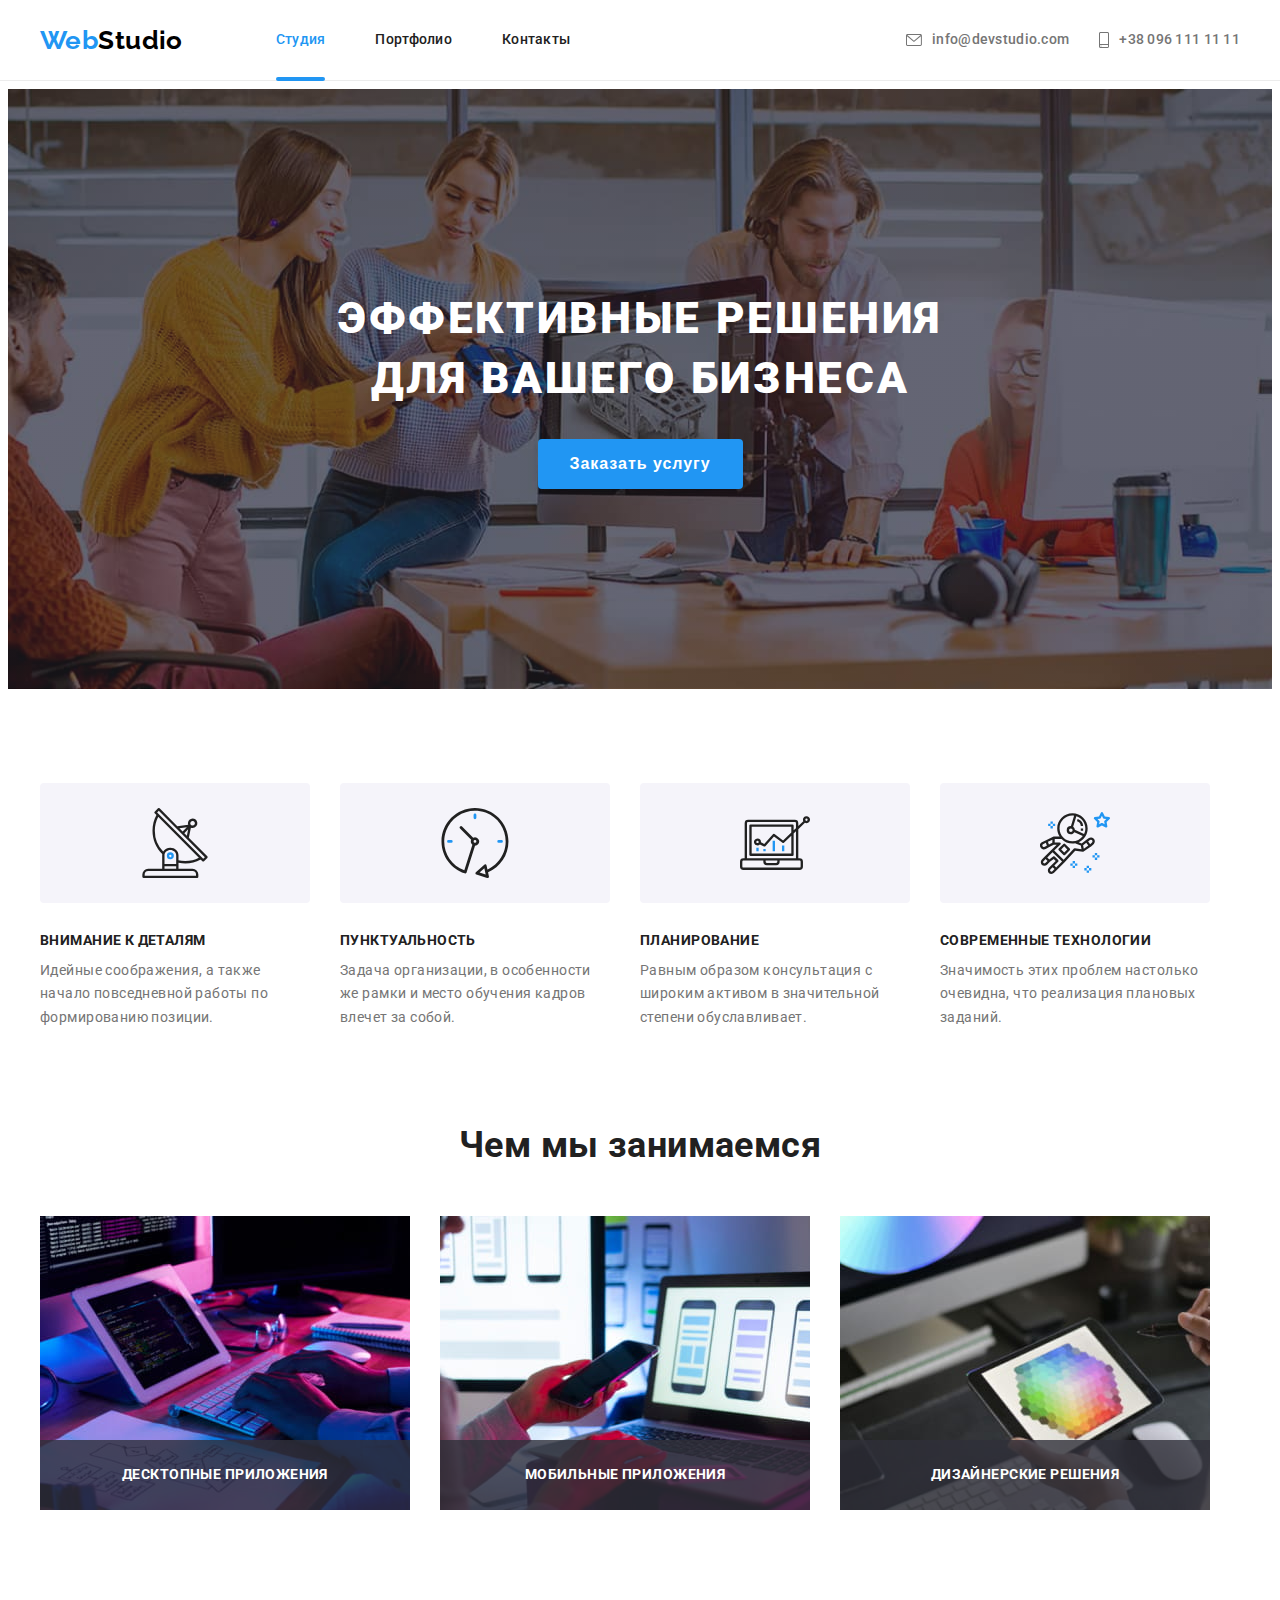
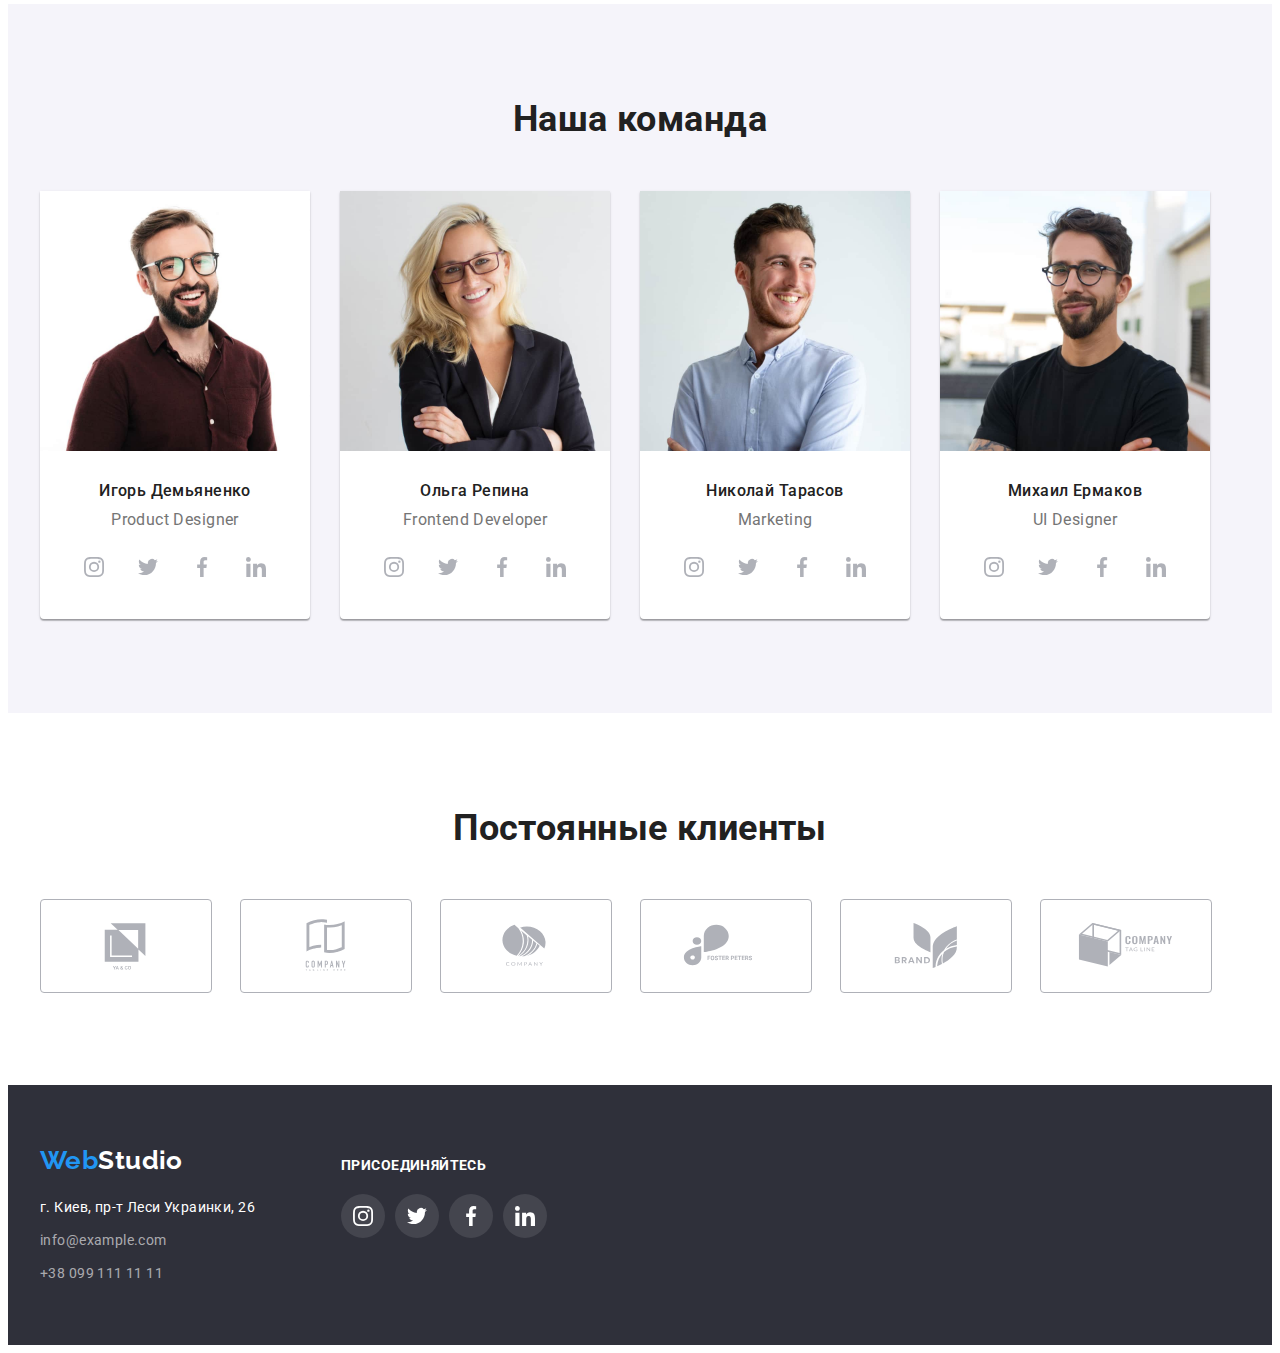
==== index.html @ 13b6ffb7 "Добавляет содержимое формы" ====
<!DOCTYPE html>
<html lang="ru">
  <head>
    <meta charset="UTF-8" />
    <meta http-equiv="X-UA-Compatible" content="IE=edge" />
    <meta name="viewport" content="width=device-width, initial-scale=1.0" />
    <title>Студия</title>
    <link rel="preconnect" href="https://fonts.googleapis.com" />
    <link rel="preconnect" href="https://fonts.gstatic.com" crossorigin />
    <link href="https://fonts.googleapis.com/css2?family=Raleway:wght@700&family=Roboto:wght@400;500;700;900&display=swap" rel="stylesheet" />
    <link
      rel="stylesheet"
      href="https://cdnjs.cloudflare.com/ajax/libs/modern-normalize/1.1.0/modern-normalize.min.css"
      integrity="sha512-wpPYUAdjBVSE4KJnH1VR1HeZfpl1ub8YT/NKx4PuQ5NmX2tKuGu6U/JRp5y+Y8XG2tV+wKQpNHVUX03MfMFn9Q=="
      crossorigin="anonymous"
      referrerpolicy="no-referrer"
    />
    <link rel="stylesheet" href="./css/styles.css" />
  </head>
  <body>
    <!-- Хедер -->
    <header class="header">
      <div class="container header-nav">
        <nav class="navigation">
          <a class="logo-link header-link-size link-decor" lang="en" href="./index.html">Web<span class="header-link">Studio</span></a>
          <ul class="list main-menu">
            <li class="main-menu-item">
              <a class="nav-link link-decor nav-link-current" href="./index.html">Студия</a>
            </li>
            <li class="main-menu-item">
              <a class="nav-link link-decor" href="./portfolio.html">Портфолио</a>
            </li>
            <li class="main-menu-item">
              <a class="nav-link link-decor" href="">Контакты</a>
            </li>
          </ul>
        </nav>
        <ul class="list contacts">
          <li class="contacts-item">
            <a class="contact-header-link link-decor" href="mailto:info@devstudio.com" lang="en">
              <svg class="contact-icon" width="16" height="12">
                <use href="./images/icons.svg#envelope"></use>
              </svg>
              info@devstudio.com</a
            >
          </li>
          <li class="contacts-item">
            <a class="contact-header-link link-decor" href="tel:+380961111111">
              <svg class="contact-icon" width="10" height="16">
                <use href="./images/icons.svg#smartphone"></use>
              </svg>
              +38 096 111 11 11</a
            >
          </li>
        </ul>
      </div>
    </header>

    <!-- Уникальный контент -->
    <main>
      <!-- Герой -->
      <section class="hero">
        <div class="container">
          <h1 class="hero-title no-margin">Эффективные решения<br />для вашего бизнеса</h1>
          <button class="hero-button" type="button" data-modal-open>Заказать услугу</button>
        </div>
      </section>

      <div class="modal-backdrop is-hidden" data-modal>
        <div class="modal">
          <button class="close-button" type="button" data-modal-close aria-label="Закрыть окно">
            <svg class="close-button-icon" width="18px" height="18px">
              <use href="./images/icons.svg#close"></use>
            </svg>
          </button>
          <span class="modal-title">Оставьте свои данные, мы вам перезвоним</span>
          <form autocomplete="off">
            <label class="form-field">
              <span class="form-label">Имя</span>
              <div class="form-input-container">
                <input class="form-input" name="name" type="text" />
                <svg class="form-input-icon" width="18px" height="18px">
                  <use href="./images/icons.svg#person"></use>
                </svg>
              </div>
            </label>
            <label class="form-field">
              <span class="form-label">Телефон</span>
              <div class="form-input-container">
                <input class="form-input" name="phone" type="tel" />
                <svg class="form-input-icon" width="18px" height="18px">
                  <use href="./images/icons.svg#phone"></use>
                </svg>
              </div>
            </label>
            <label class="form-field">
              <span class="form-label">Почта</span>
              <div class="form-input-container">
                <input class="form-input" name="email" type="email" />
                <svg class="form-input-icon" width="18px" height="18px">
                  <use href="./images/icons.svg#email"></use>
                </svg>
              </div>
            </label>
            <label class="form-field">
              <span class="form-label">Комментарий</span>
              <textarea class="form-comments" name="comments" placeholder="Введите текст"></textarea>
            </label>
            <label class="form-checkbox">
              <div class="checkbox-container">
                <input class="checkbox" name="agreement" type="checkbox" />
                <div class="checkbox-icon-unchecked"></div>
                <svg class="checkbox-icon-checked" width="16px" height="15px">
                  <use href="./images/icons.svg#check"></use>
                </svg>
              </div>
              <span class="checkbox-label">
                Соглашаюсь с рассылкой и принимаю
                <a class="checkbox-label-link" href="">Условия договора</a>
              </span>
            </label>
            <button class="form-button-submit" type="submit">Отправить</button>
          </form>
        </div>
      </div>

      <!-- Особенности -->
      <section class="section">
        <div class="container">
          <h2 class="hidden-caption no-margin">Особенности нашего подхода</h2>
          <ul class="list features">
            <li class="features-item">
              <div class="features-icon-block">
                <svg width="70px" height="70px">
                  <use href="./images/icons.svg#antenna"></use>
                </svg>
              </div>
              <h3 class="features-caption no-margin">Внимание к деталям</h3>
              <p class="features-text no-margin">Идейные соображения, а также начало повседневной работы по формированию позиции.</p>
            </li>
            <li class="features-item">
              <div class="features-icon-block">
                <svg width="70px" height="70px">
                  <use href="./images/icons.svg#clock"></use>
                </svg>
              </div>
              <h3 class="features-caption no-margin">Пунктуальность</h3>
              <p class="features-text no-margin">Задача организации, в особенности же рамки и место обучения кадров влечет за собой.</p>
            </li>
            <li class="features-item">
              <div class="features-icon-block">
                <svg width="70px" height="70px">
                  <use href="./images/icons.svg#diagram"></use>
                </svg>
              </div>
              <h3 class="features-caption no-margin">Планирование</h3>
              <p class="features-text no-margin">Равным образом консультация с широким активом в значительной степени обуславливает.</p>
            </li>
            <li class="features-item">
              <div class="features-icon-block">
                <svg width="70px" height="70px">
                  <use href="./images/icons.svg#astronaut"></use>
                </svg>
              </div>
              <h3 class="features-caption no-margin">Современные технологии</h3>
              <p class="features-text no-margin">Значимость этих проблем настолько очевидна, что реализация плановых заданий.</p>
            </li>
          </ul>
        </div>
      </section>

      <!-- Чем мы занимаемся -->
      <section class="section work">
        <div class="container">
          <h2 class="caption no-margin">Чем мы занимаемся</h2>
          <ul class="list work-list">
            <li class="work-list-item">
              <img class="image" width="370" height="294" src="./images/jobs/job1.jpg" alt="Разработка десктопного приложения" />
              <div class="work-list-item-caption">
                <p class="paragraph">Десктопные приложения</p>
              </div>
            </li>
            <li class="work-list-item">
              <img class="image" width="370" height="294" src="./images/jobs/job2.jpg" alt="Выбор дизайна мобильного приложения" />
              <div class="work-list-item-caption">
                <p class="paragraph">Мобильные приложения</p>
              </div>
            </li>
            <li class="work-list-item">
              <img class="image" width="370" height="294" src="./images/jobs/job3.jpg" alt="Подбор цветовой гаммы" />
              <div class="work-list-item-caption">
                <p class="paragraph">Дизайнерские решения</p>
              </div>
            </li>
          </ul>
        </div>
      </section>

      <!-- Команда -->
      <section class="section team">
        <div class="container">
          <h2 class="caption no-margin">Наша команда</h2>
          <ul class="list team-list">
            <li class="team-card">
              <img class="image" width="270" height="260" src="./images/team/team-member1.jpg" alt="Член команды" />
              <div class="team-caption-group">
                <h3 class="team-name no-margin">Игорь Демьяненко</h3>
                <p class="team-position no-margin" lang="en">Product Designer</p>
                <ul class="list team-socials-list">
                  <li class="team-socials-list-item">
                    <a
                      class="team-social-link link-decor"
                      href="https://www.instagram.com/"
                      target="_blank"
                      rel="noopener noreferrer"
                      lang="en"
                      aria-label="Instagram"
                    >
                      <svg class="team-social-link-icon" width="20px" height="20px">
                        <use href="./images/icons.svg#instagram"></use>
                      </svg>
                    </a>
                  </li>
                  <li class="team-socials-list-item">
                    <a
                      class="team-social-link link-decor"
                      href="https://twitter.com/"
                      target="_blank"
                      rel="noopener noreferrer"
                      lang="en"
                      aria-label="Twitter"
                    >
                      <svg class="team-social-link-icon" width="20px" height="20px">
                        <use href="./images/icons.svg#twitter"></use>
                      </svg>
                    </a>
                  </li>
                  <li class="team-socials-list-item">
                    <a
                      class="team-social-link link-decor"
                      href="https://facebook.com/"
                      target="_blank"
                      rel="noopener noreferrer"
                      lang="en"
                      aria-label="Facebook"
                    >
                      <svg class="team-social-link-icon" width="20px" height="20px">
                        <use href="./images/icons.svg#facebook"></use>
                      </svg>
                    </a>
                  </li>
                  <li class="team-socials-list-item">
                    <a
                      class="team-social-link link-decor"
                      href="https://linkedin.com/"
                      target="_blank"
                      rel="noopener noreferrer"
                      lang="en"
                      aria-label="LinkedIn"
                    >
                      <svg class="team-social-link-icon" width="20px" height="20px">
                        <use href="./images/icons.svg#linkedin"></use>
                      </svg>
                    </a>
                  </li>
                </ul>
              </div>
            </li>
            <li class="team-card">
              <img class="image" width="270" height="260" src="./images/team/team-member2.jpg" alt="Член команды" />
              <div class="team-caption-group">
                <h3 class="team-name no-margin">Ольга Репина</h3>
                <p class="team-position no-margin" lang="en">Frontend Developer</p>
                <ul class="list team-socials-list">
                  <li class="team-socials-list-item">
                    <a
                      class="team-social-link link-decor"
                      href="https://www.instagram.com/"
                      target="_blank"
                      rel="noopener noreferrer"
                      lang="en"
                      aria-label="Instagram"
                    >
                      <svg class="team-social-link-icon" width="20px" height="20px">
                        <use href="./images/icons.svg#instagram"></use>
                      </svg>
                    </a>
                  </li>
                  <li class="team-socials-list-item">
                    <a
                      class="team-social-link link-decor"
                      href="https://twitter.com/"
                      target="_blank"
                      rel="noopener noreferrer"
                      lang="en"
                      aria-label="Twitter"
                    >
                      <svg class="team-social-link-icon" width="20px" height="20px">
                        <use href="./images/icons.svg#twitter"></use>
                      </svg>
                    </a>
                  </li>
                  <li class="team-socials-list-item">
                    <a
                      class="team-social-link link-decor"
                      href="https://facebook.com/"
                      target="_blank"
                      rel="noopener noreferrer"
                      lang="en"
                      aria-label="Facebook"
                    >
                      <svg class="team-social-link-icon" width="20px" height="20px">
                        <use href="./images/icons.svg#facebook"></use>
                      </svg>
                    </a>
                  </li>
                  <li class="team-socials-list-item">
                    <a
                      class="team-social-link link-decor"
                      href="https://linkedin.com/"
                      target="_blank"
                      rel="noopener noreferrer"
                      lang="en"
                      aria-label="LinkedIn"
                    >
                      <svg class="team-social-link-icon" width="20px" height="20px">
                        <use href="./images/icons.svg#linkedin"></use>
                      </svg>
                    </a>
                  </li>
                </ul>
              </div>
            </li>
            <li class="team-card">
              <img class="image" width="270" height="260" src="./images/team/team-member3.jpg" alt="Член команды" />
              <div class="team-caption-group">
                <h3 class="team-name no-margin">Николай Тарасов</h3>
                <p class="team-position no-margin" lang="en">Marketing</p>
                <ul class="list team-socials-list">
                  <li class="team-socials-list-item">
                    <a
                      class="team-social-link link-decor"
                      href="https://www.instagram.com/"
                      target="_blank"
                      rel="noopener noreferrer"
                      lang="en"
                      aria-label="Instagram"
                    >
                      <svg class="team-social-link-icon" width="20px" height="20px">
                        <use href="./images/icons.svg#instagram"></use>
                      </svg>
                    </a>
                  </li>
                  <li class="team-socials-list-item">
                    <a
                      class="team-social-link link-decor"
                      href="https://twitter.com/"
                      target="_blank"
                      rel="noopener noreferrer"
                      lang="en"
                      aria-label="Twitter"
                    >
                      <svg class="team-social-link-icon" width="20px" height="20px">
                        <use href="./images/icons.svg#twitter"></use>
                      </svg>
                    </a>
                  </li>
                  <li class="team-socials-list-item">
                    <a
                      class="team-social-link link-decor"
                      href="https://facebook.com/"
                      target="_blank"
                      rel="noopener noreferrer"
                      lang="en"
                      aria-label="Facebook"
                    >
                      <svg class="team-social-link-icon" width="20px" height="20px">
                        <use href="./images/icons.svg#facebook"></use>
                      </svg>
                    </a>
                  </li>
                  <li class="team-socials-list-item">
                    <a
                      class="team-social-link link-decor"
                      href="https://linkedin.com/"
                      target="_blank"
                      rel="noopener noreferrer"
                      lang="en"
                      aria-label="LinkedIn"
                    >
                      <svg class="team-social-link-icon" width="20px" height="20px">
                        <use href="./images/icons.svg#linkedin"></use>
                      </svg>
                    </a>
                  </li>
                </ul>
              </div>
            </li>
            <li class="team-card">
              <img class="image" width="270" height="260" src="./images/team/team-member4.jpg" alt="Член команды" />
              <div class="team-caption-group">
                <h3 class="team-name no-margin">Михаил Ермаков</h3>
                <p class="team-position no-margin" lang="en">UI Designer</p>
                <ul class="list team-socials-list">
                  <li class="team-socials-list-item">
                    <a
                      class="team-social-link link-decor"
                      href="https://www.instagram.com/"
                      target="_blank"
                      rel="noopener noreferrer"
                      lang="en"
                      aria-label="Instagram"
                    >
                      <svg class="team-social-link-icon" width="20px" height="20px">
                        <use href="./images/icons.svg#instagram"></use>
                      </svg>
                    </a>
                  </li>
                  <li class="team-socials-list-item">
                    <a
                      class="team-social-link link-decor"
                      href="https://twitter.com/"
                      target="_blank"
                      rel="noopener noreferrer"
                      lang="en"
                      aria-label="Twitter"
                    >
                      <svg class="team-social-link-icon" width="20px" height="20px">
                        <use href="./images/icons.svg#twitter"></use>
                      </svg>
                    </a>
                  </li>
                  <li class="team-socials-list-item">
                    <a
                      class="team-social-link link-decor"
                      href="https://facebook.com/"
                      target="_blank"
                      rel="noopener noreferrer"
                      lang="en"
                      aria-label="Facebook"
                    >
                      <svg class="team-social-link-icon" width="20px" height="20px">
                        <use href="./images/icons.svg#facebook"></use>
                      </svg>
                    </a>
                  </li>
                  <li class="team-socials-list-item">
                    <a
                      class="team-social-link link-decor"
                      href="https://linkedin.com/"
                      target="_blank"
                      rel="noopener noreferrer"
                      lang="en"
                      aria-label="LinkedIn"
                    >
                      <svg class="team-social-link-icon" width="20px" height="20px">
                        <use href="./images/icons.svg#linkedin"></use>
                      </svg>
                    </a>
                  </li>
                </ul>
              </div>
            </li>
          </ul>
        </div>
      </section>

      <!-- Постоянные клиенты -->
      <section class="section">
        <div class="container">
          <h2 class="caption no-margin">Постоянные клиенты</h2>
          <ul class="clients-list list">
            <li class="clients-item">
              <a class="client-link link-decor" href="" target="_blank" rel="noopener noreferrer" lang="en" aria-label="Super Client A">
                <svg class="client-icon" width="106" height="60">
                  <use href="./images/icons.svg#client1"></use>
                </svg>
              </a>
            </li>
            <li class="clients-item">
              <a class="client-link link-decor" href="" target="_blank" rel="noopener noreferrer" lang="en" aria-label="Super Client B">
                <svg class="client-icon" width="106" height="60">
                  <use href="./images/icons.svg#client2"></use>
                </svg>
              </a>
            </li>
            <li class="clients-item">
              <a class="client-link link-decor" href="" target="_blank" rel="noopener noreferrer" lang="en" aria-label="Super Client C">
                <svg class="client-icon" width="106" height="60">
                  <use href="./images/icons.svg#client3"></use>
                </svg>
              </a>
            </li>
            <li class="clients-item">
              <a class="client-link link-decor" href="" target="_blank" rel="noopener noreferrer" lang="en" aria-label="Super Client D">
                <svg class="client-icon" width="106" height="60">
                  <use href="./images/icons.svg#client4"></use>
                </svg>
              </a>
            </li>
            <li class="clients-item">
              <a class="client-link link-decor" href="" target="_blank" rel="noopener noreferrer" lang="en" aria-label="Super Client E">
                <svg class="client-icon" width="106" height="60">
                  <use href="./images/icons.svg#client5"></use>
                </svg>
              </a>
            </li>
            <li class="clients-item">
              <a class="client-link link-decor" href="" target="_blank" rel="noopener noreferrer" lang="en" aria-label="Super Client F">
                <svg class="client-icon" width="106" height="60">
                  <use href="./images/icons.svg#client6"></use>
                </svg>
              </a>
            </li>
          </ul>
        </div>
      </section>
    </main>

    <!-- Футер -->
    <footer class="footer">
      <div class="container footer-container">
        <div class="footer-address-container">
          <a class="logo-link link-decor footer-logo-margin" lang="en" href="./index.html">Web<span class="footer-link">Studio</span></a>
          <address class="footer-address">
            <ul class="list">
              <li class="footer-link-item">
                <a class="geo-link link-decor" href="https://goo.gl/maps/LNpoB7n3AFfgdjmE8" target="_blank" rel="noopener noreferrer"
                  >г. Киев, пр-т Леси Украинки, 26</a
                >
              </li>
              <li class="footer-link-item">
                <a class="contact-footer-link link-decor" href="mailto:info@example.com" lang="en">info@example.com</a>
              </li>
              <li class="footer-link-item">
                <a class="contact-footer-link link-decor" href="tel:+380991111111">+38 099 111 11 11</a>
              </li>
            </ul>
          </address>
        </div>
        <div class="footer-socials-container">
          <b class="footer-socials-caption">присоединяйтесь</b>
          <ul class="footer-socials-list list">
            <li class="footer-socials-list-item">
              <a
                class="footer-social-link link-decor"
                href="https://www.instagram.com/"
                target="_blank"
                rel="noopener noreferrer"
                lang="en"
                aria-label="Instagram"
              >
                <svg class="footer-social-link-icon" width="20px" height="20px">
                  <use href="./images/icons.svg#instagram"></use>
                </svg>
              </a>
            </li>
            <li class="footer-socials-list-item">
              <a
                class="footer-social-link link-decor"
                href="https://twitter.com/"
                target="_blank"
                rel="noopener noreferrer"
                lang="en"
                aria-label="Twitter"
              >
                <svg class="footer-social-link-icon" width="20px" height="20px">
                  <use href="./images/icons.svg#twitter"></use>
                </svg>
              </a>
            </li>
            <li class="footer-socials-list-item">
              <a
                class="footer-social-link link-decor"
                href="https://facebook.com/"
                target="_blank"
                rel="noopener noreferrer"
                lang="en"
                aria-label="Facebook"
              >
                <svg class="footer-social-link-icon" width="20px" height="20px">
                  <use href="./images/icons.svg#facebook"></use>
                </svg>
              </a>
            </li>
            <li class="footer-socials-list-item">
              <a
                class="footer-social-link link-decor"
                href="https://linkedin.com/"
                target="_blank"
                rel="noopener noreferrer"
                lang="en"
                aria-label="LinkedIn"
              >
                <svg class="footer-social-link-icon" width="20px" height="20px">
                  <use href="./images/icons.svg#linkedin"></use>
                </svg>
              </a>
            </li>
          </ul>
        </div>
      </div>
    </footer>
    <script>
      const { height: headerHeight } = document.querySelector('.header').getBoundingClientRect();
      document.body.style.paddingTop = `${headerHeight}px`;
    </script>
    <script src="./js/modal.js"></script>
  </body>
</html>
---- css/styles.css ----
/*#region VARIABLES */
:root {
  --main-backround-color: #fff;
  --secondary-backround-color: #f5f4fa;
  --hero-footer-backround-color: #2f303a;

  --caption-text-color: #212121;
  --main-text-color: #757575;
  --hero-text-color: #fff;

  --accent-color: #2196f3;

  --icon-first-color: #afb1b8;

  --transition-timing: 250ms;
  --transition-function: cubic-bezier(0.4, 0, 0.2, 1);
}
/*#endregion */

body {
  background-color: var(--main-backround-color);
  color: var(--main-text-color);
  font-family: 'Roboto', sans-serif;
  font-weight: 400;
  font-size: 14px;
  letter-spacing: 0.03em;
}

/* Утилиты */
.list {
  list-style: none;
  padding: 0;
  margin: 0;
}

.link-decor {
  text-decoration: none;
}

.no-margin {
  margin: 0;
}

.hidden-caption {
  position: absolute;
  white-space: nowrap;
  width: 1px;
  height: 1px;
  overflow: hidden;
  border: 0;
  padding: 0;
  clip: rect(0 0 0 0);
  clip-path: inset(50%);
  margin: -1px;
}

.image {
  display: block;
  max-width: 100%;
  height: auto;
}

.paragraph {
  margin: 0;
}

/* Общая секция */
.section {
  padding-top: 94px;
  padding-bottom: 94px;
}

/* Общий контейнер */
.container {
  width: 1200px;
  padding-left: 15px;
  padding-right: 15px;
  margin: 0 auto;
}

/* Ссылки */
.logo-link {
  color: var(--accent-color);
  font-family: 'Raleway', sans-serif;
  font-weight: 700;
  font-size: 26px;
  line-height: 1.19;
}

.header-link-size {
  display: block;
  padding-top: 25px;
  padding-bottom: 24px;
  margin-right: 93px;
}

.header-link {
  color: #000;
}

.footer-link {
  color: #fff;
}

.nav-link {
  display: block;
  padding-top: 32px;
  padding-bottom: 32px;

  color: var(--caption-text-color);
  font-weight: 500;
  line-height: 1.14;
  letter-spacing: 0.02em;

  transition: color var(--transition-timing) var(--transition-function);
}

.contact-header-link {
  display: flex;
  align-items: center;
  padding-top: 32px;
  padding-bottom: 32px;

  color: var(--main-text-color);
  font-weight: 500;
  line-height: 1.14;
  letter-spacing: 0.02em;

  transition: color var(--transition-timing) var(--transition-function);
}

.contact-footer-link {
  color: rgba(255, 255, 255, 0.6);
  line-height: 1.71;

  transition: color var(--transition-timing) var(--transition-function);
}

.geo-link {
  color: #fff;
  line-height: 1.71;

  transition: color var(--transition-timing) var(--transition-function);
}

.nav-link-current,
.nav-link:hover,
.nav-link:focus,
.contact-header-link:hover,
.contact-header-link:focus,
.contact-footer-link:hover,
.contact-footer-link:focus,
.geo-link:hover,
.geo-link:focus {
  color: var(--accent-color);
}

.nav-link-current::after {
  content: '';

  position: absolute;
  left: 0;
  bottom: -1px;

  width: 100%;
  height: 4px;

  background-color: var(--accent-color);
  border-radius: 2px;
}

/* Хедер */
.header {
  position: fixed;
  top: 0;
  left: 0;
  z-index: 9;

  width: 100%;

  background-color: var(--main-backround-color);
  border-bottom: 1px solid #ececec;
}

.header-nav {
  display: flex;
  align-items: center;
}

.navigation {
  display: flex;
}

.main-menu {
  display: flex;
}

.main-menu-item {
  position: relative;
}

.main-menu-item:not(:last-child) {
  margin-right: 50px;
}

.contacts {
  display: flex;
  margin-left: auto;
}

.contacts-item:not(:last-child) {
  margin-right: 30px;
}

.contact-icon {
  margin-right: 10px;
  fill: currentColor;
}

/* Герой */
.hero {
  padding-top: 200px;
  padding-bottom: 200px;
  margin-left: auto;
  margin-right: auto;

  background-image: linear-gradient(to right, rgba(47, 48, 58, 0.4), rgba(47, 48, 58, 0.4)), url('../images/hero-bg.jpg');
  background-repeat: no-repeat;
  background-position: center;
  background-size: 1600px;

  text-align: center;
}

.hero-title {
  margin-bottom: 30px;

  color: var(--hero-text-color);
  font-weight: 900;
  font-size: 44px;
  line-height: 1.36;
  letter-spacing: 0.06em;
  text-transform: uppercase;
}

.hero-button {
  padding: 10px 32px;
  min-width: 200px;

  background-color: var(--accent-color);
  color: var(--hero-text-color);
  font-weight: 700;
  font-size: 16px;
  line-height: 1.87;
  letter-spacing: 0.06em;

  cursor: pointer;
  border-width: 0;
  border-radius: 4px;
  box-shadow: 0px 4px 4px rgba(0, 0, 0, 0.15);

  transition: background-color var(--transition-timing) var(--transition-function);
}

.hero-button:hover,
.hero-button:focus {
  background-color: #188ce8;
}

.modal-backdrop {
  position: fixed;
  top: 0;
  left: 0;
  z-index: 10;

  width: 100%;
  height: 100%;

  background-color: rgba(0, 0, 0, 0.2);

  transition: opacity var(--transition-timing) var(--transition-function), visibility var(--transition-timing) var(--transition-function);
}

.modal-backdrop.is-hidden {
  visibility: hidden;
  opacity: 0;
  pointer-events: none;
}

.modal-backdrop.is-hidden .modal {
  opacity: 0;
  transform: translate(-50%, -50%) scale(1.5);
}

.modal {
  position: absolute;
  top: 50%;
  left: 50%;

  width: 528px;
  height: 581px;
  padding: 40px;

  background-color: var(--main-backround-color);
  box-shadow: 0px 1px 3px rgba(0, 0, 0, 0.12), 0px 1px 1px rgba(0, 0, 0, 0.14), 0px 2px 1px rgba(0, 0, 0, 0.2);
  border-radius: 4px;

  opacity: 1;
  transform: translate(-50%, -50%) scale(1);

  transition: transform var(--transition-timing) var(--transition-function), opacity var(--transition-timing) var(--transition-function);
}

.close-button {
  position: absolute;
  top: 8px;
  right: 8px;

  display: flex;
  justify-content: center;
  align-items: center;
  padding: 0;
  margin: 0;
  width: 30px;
  height: 30px;

  color: #000;
  background-color: #fff;
  border: 1px solid rgba(0, 0, 0, 0.1);
  border-radius: 50%;
  cursor: pointer;

  transition: color var(--transition-timing) var(--transition-function);
}

.close-button:hover,
.close-button:focus {
  color: var(--accent-color);
}

.close-button-icon {
  fill: currentColor;
}

.modal-title {
  display: flex;
  justify-content: center;
  margin-bottom: 12px;

  font-weight: 700;
  font-size: 20px;
  line-height: 1.15;

  color: var(--caption-text-color);
}

.form-field {
  display: block;
  margin-bottom: 10px;
}

.form-field:focus-within .form-input,
.form-field:focus-within .form-comments {
  outline: 0;
  border-color: var(--accent-color);
}

.form-field:focus-within .form-input-icon {
  color: var(--accent-color);
}

.form-label {
  display: inline-block;
  margin-bottom: 4px;

  font-size: 12px;
  line-height: 1.17;
  letter-spacing: 0.01em;
}

.form-input-container {
  position: relative;
}

.form-input {
  display: flex;
  width: 100%;
  height: 40px;
  padding: 12px 16px;
  padding-left: 42px;

  line-height: 1.14;
  letter-spacing: 0.01em;

  color: var(--caption-text-color);
  border: 1px solid rgba(33, 33, 33, 0.2);
  border-radius: 4px;

  transition: border-color var(--transition-timing) var(--transition-function);
}

.form-input-icon {
  position: absolute;
  top: 50%;
  left: 13px;

  color: var(--caption-text-color);
  fill: currentColor;
  transform: translateY(-50%);

  transition: color var(--transition-timing) var(--transition-function);
}

.form-comments {
  display: flex;
  width: 100%;
  height: 120px;
  padding: 12px 16px;
  margin-bottom: 20px;

  resize: none;
  color: var(--caption-text-color);
  border: 1px solid rgba(33, 33, 33, 0.2);
  border-radius: 4px;

  transition: border-color var(--transition-timing) var(--transition-function);
}

.form-comments::placeholder {
  color: rgba(117, 117, 117, 0.5);
}

.form-checkbox {
  display: flex;
  justify-content: center;
  align-items: center;
  margin-bottom: 30px;
}

.checkbox-container {
  position: relative;

  width: 16px;
  height: 15px;
  margin-right: 8px;
}

.checkbox-icon-unchecked {
  position: absolute;
  top: -1px;
  left: 0;

  width: 16px;
  height: 15px;

  background-color: #fff;
  border: 2px solid var(--caption-text-color);
  border-radius: 2px;

  transition: border-color var(--transition-timing) var(--transition-function);
}

.checkbox-icon-checked {
  position: absolute;
  top: -1px;
  left: 0;

  transform: scale(2);
  opacity: 0;

  transition: transform var(--transition-timing) var(--transition-function), opacity var(--transition-timing) var(--transition-function);
}

.checkbox:checked + .checkbox-icon-unchecked {
  border-color: var(--accent-color);
}

.checkbox:checked ~ .checkbox-icon-checked {
  transform: scale(1);
  opacity: 1;
}

.checkbox {
  position: absolute;
  white-space: nowrap;
  width: 1px;
  height: 1px;
  overflow: hidden;
  border: 0;
  padding: 0;
  clip: rect(0 0 0 0);
  clip-path: inset(50%);
  margin: -1px;
}

.checkbox-label {
  line-height: 1.71;
}

.checkbox-label-link {
  color: var(--accent-color);
  text-decoration-line: underline;
}

.form-button-submit {
  cursor: pointer;
}

/* Особенности */
.features {
  display: flex;
}

.features-item {
  width: 270px;
}

.features-item:not(:last-child) {
  margin-right: 30px;
}

.features-icon-block {
  display: flex;
  width: 100%;
  height: 120px;
  margin-bottom: 30px;

  justify-content: center;
  align-items: center;

  background-color: var(--secondary-backround-color);
  border-radius: 4px;
}

.features-caption {
  margin-bottom: 10px;

  color: var(--caption-text-color);
  font-weight: 700;
  font-size: 14px;
  line-height: 1.14;
  text-transform: uppercase;
}

.features-text {
  line-height: 1.71;
}

/* Общий заголовок */
.caption {
  margin-bottom: 50px;

  color: var(--caption-text-color);
  font-weight: 700;
  font-size: 36px;
  line-height: 1.17;
  text-align: center;
}

/* Чем мы занимаемся */
.work {
  padding-top: 0;
}

.work-list {
  display: flex;
}

.work-list-item {
  position: relative;
  width: 370px;
}

.work-list-item:not(:last-child) {
  margin-right: 30px;
}

.work-list-item-caption {
  position: absolute;
  left: 0;
  bottom: 0;

  display: flex;
  align-items: center;
  justify-content: center;
  width: 100%;
  height: 70px;

  font-weight: 700;
  line-height: 1.14;
  text-align: center;
  text-transform: uppercase;

  color: #fff;
  background-color: rgba(47, 48, 58, 0.8);
}

/* Команда */
.team {
  background-color: var(--secondary-backround-color);
}

.team-list {
  display: flex;
}

.team-card {
  width: 270px;

  background-color: #fff;

  box-shadow: 0px 1px 3px rgba(0, 0, 0, 0.12), 0px 1px 1px rgba(0, 0, 0, 0.14), 0px 2px 1px rgba(0, 0, 0, 0.2);
  border-radius: 0px 0px 4px 4px;
}

.team-card:not(:last-child) {
  margin-right: 30px;
}

.team-caption-group {
  padding: 30px 32px;
}

.team-name {
  margin-bottom: 10px;

  color: var(--caption-text-color);
  font-weight: 500;
  font-size: 16px;
  line-height: 1.19;
  text-align: center;
}

.team-position {
  margin-bottom: 16px;
  font-size: 16px;
  line-height: 1.19;
  text-align: center;
}

.team-socials-list {
  display: flex;
}

.team-socials-list-item {
  width: 44px;
  height: 44px;
}

.team-socials-list-item:not(:last-child) {
  margin-right: 10px;
}

.team-social-link {
  display: flex;
  width: 100%;
  height: 100%;

  justify-content: center;
  align-items: center;

  color: var(--icon-first-color);
  border-radius: 50%;

  transition: color var(--transition-timing) var(--transition-function), background-color var(--transition-timing) var(--transition-function);
}

.team-social-link:hover,
.team-social-link:focus {
  color: #fff;
  background-color: var(--accent-color);
}

.team-social-link-icon {
  fill: currentColor;
}

/* Постоянные клиенты */
.clients-list {
  display: flex;
}

.clients-item {
  width: 170px;
  height: 92px;
}

.clients-item:not(:last-child) {
  margin-right: 30px;
}

.client-link {
  display: flex;
  width: 100%;
  height: 100%;

  justify-content: center;
  align-items: center;

  color: var(--icon-first-color);
  border: 1px solid var(--icon-first-color);
  border-radius: 4px;

  transition: color var(--transition-timing) var(--transition-function), border-color var(--transition-timing) var(--transition-function);
}

.client-link:hover,
.client-link:focus {
  color: var(--accent-color);
  border-color: var(--accent-color);
}

.client-icon {
  fill: currentColor;
}

/* Галерея */
.gallery-nav {
  display: flex;
  justify-content: center;
  margin-bottom: 50px;
}

.gallery-nav .item:not(:last-child) {
  margin-right: 8px;
}

.gallery-button {
  padding: 6px 22px;

  color: var(--caption-text-color);
  background-color: var(--secondary-backround-color);
  font-family: inherit;
  font-weight: 500;
  font-size: 16px;
  line-height: 1.63;
  text-align: center;

  cursor: pointer;
  border-width: 0;
  border-radius: 4px;

  transition: color var(--transition-timing) var(--transition-function), background-color var(--transition-timing) var(--transition-function),
    box-shadow var(--transition-timing) var(--transition-function);
}

.gallery-button:hover,
.gallery-button:focus,
.gallery-button-current {
  color: #fff;
  background-color: var(--accent-color);

  box-shadow: 0px 3px 1px rgba(0, 0, 0, 0.1), 0px 1px 2px rgba(0, 0, 0, 0.08), 0px 2px 2px rgba(0, 0, 0, 0.12);
}

.gallery-list {
  display: flex;
  flex-wrap: wrap;
}

.gallery-card {
  width: calc((100% - 60px) / 3);
}

.gallery-card:not(:nth-child(3n)) {
  margin-right: 30px;
}

.gallery-card:not(:nth-last-child(-n + 3)) {
  margin-bottom: 30px;
}

.card-link {
  display: inline-block;

  transition: box-shadow var(--transition-timing) var(--transition-function);
}

.card-link:hover,
.card-link:focus {
  box-shadow: 0px 1px 1px rgba(0, 0, 0, 0.12), 0px 4px 4px rgba(0, 0, 0, 0.06), 1px 4px 6px rgba(0, 0, 0, 0.16);
}

.card-overlay-thumb {
  position: relative;
  overflow: hidden;
}

.card-overlay {
  position: absolute;
  left: 0;
  top: 0;

  width: 100%;
  height: 100%;
  padding: 63px 24px;

  font-size: 18px;
  line-height: 1.55;

  color: #fff;
  background-color: rgba(33, 150, 243, 0.9);

  transform: translateY(100%);

  transition: transform var(--transition-timing) var(--transition-function);
}

.card-link:hover .card-overlay,
.card-link:focus .card-overlay {
  transform: translateY(0);
}

.gallery-caption-group {
  padding: 20px 24px;

  border-left: 1px solid #eee;
  border-right: 1px solid #eee;
  border-bottom: 1px solid #eee;
}

.gallery-caption {
  margin-bottom: 4px;

  color: var(--caption-text-color);
  font-weight: 700;
  font-size: 18px;
  line-height: 2;
  letter-spacing: 0.06em;
}

.gallery-type {
  color: var(--main-text-color);
  font-size: 16px;
  line-height: 1.88;
  text-decoration: none;
}

/* Футер */
.footer {
  padding-top: 60px;
  padding-bottom: 60px;

  background-color: var(--hero-footer-backround-color);
}

.footer-container {
  display: flex;
}

.footer-address-container {
  width: 231px;
  margin-right: 70px;
}

.footer-logo-margin {
  display: inline-block;
  margin-bottom: 20px;
}

.footer-link-item:not(:last-child) {
  margin-bottom: 9px;
}

.footer-address {
  font-style: inherit;
}

.footer-socials-container {
  width: 206px;
  margin-top: 12px;
}

.footer-socials-caption {
  display: inline-block;
  margin-bottom: 20px;

  color: #fff;
  line-height: 1.14;
  text-transform: uppercase;
}

.footer-socials-list {
  display: flex;
}

.footer-socials-list-item {
  width: 44px;
  height: 44px;
}

.footer-socials-list-item:not(:last-child) {
  margin-right: 10px;
}

.footer-social-link {
  display: flex;
  width: 100%;
  height: 100%;

  justify-content: center;
  align-items: center;

  color: #fff;
  background-color: rgba(255, 255, 255, 0.1);
  border-radius: 50%;

  transition: background-color var(--transition-timing) var(--transition-function);
}

.footer-social-link:hover,
.footer-social-link:focus {
  background-color: var(--accent-color);
}

.footer-social-link-icon {
  fill: currentColor;
}
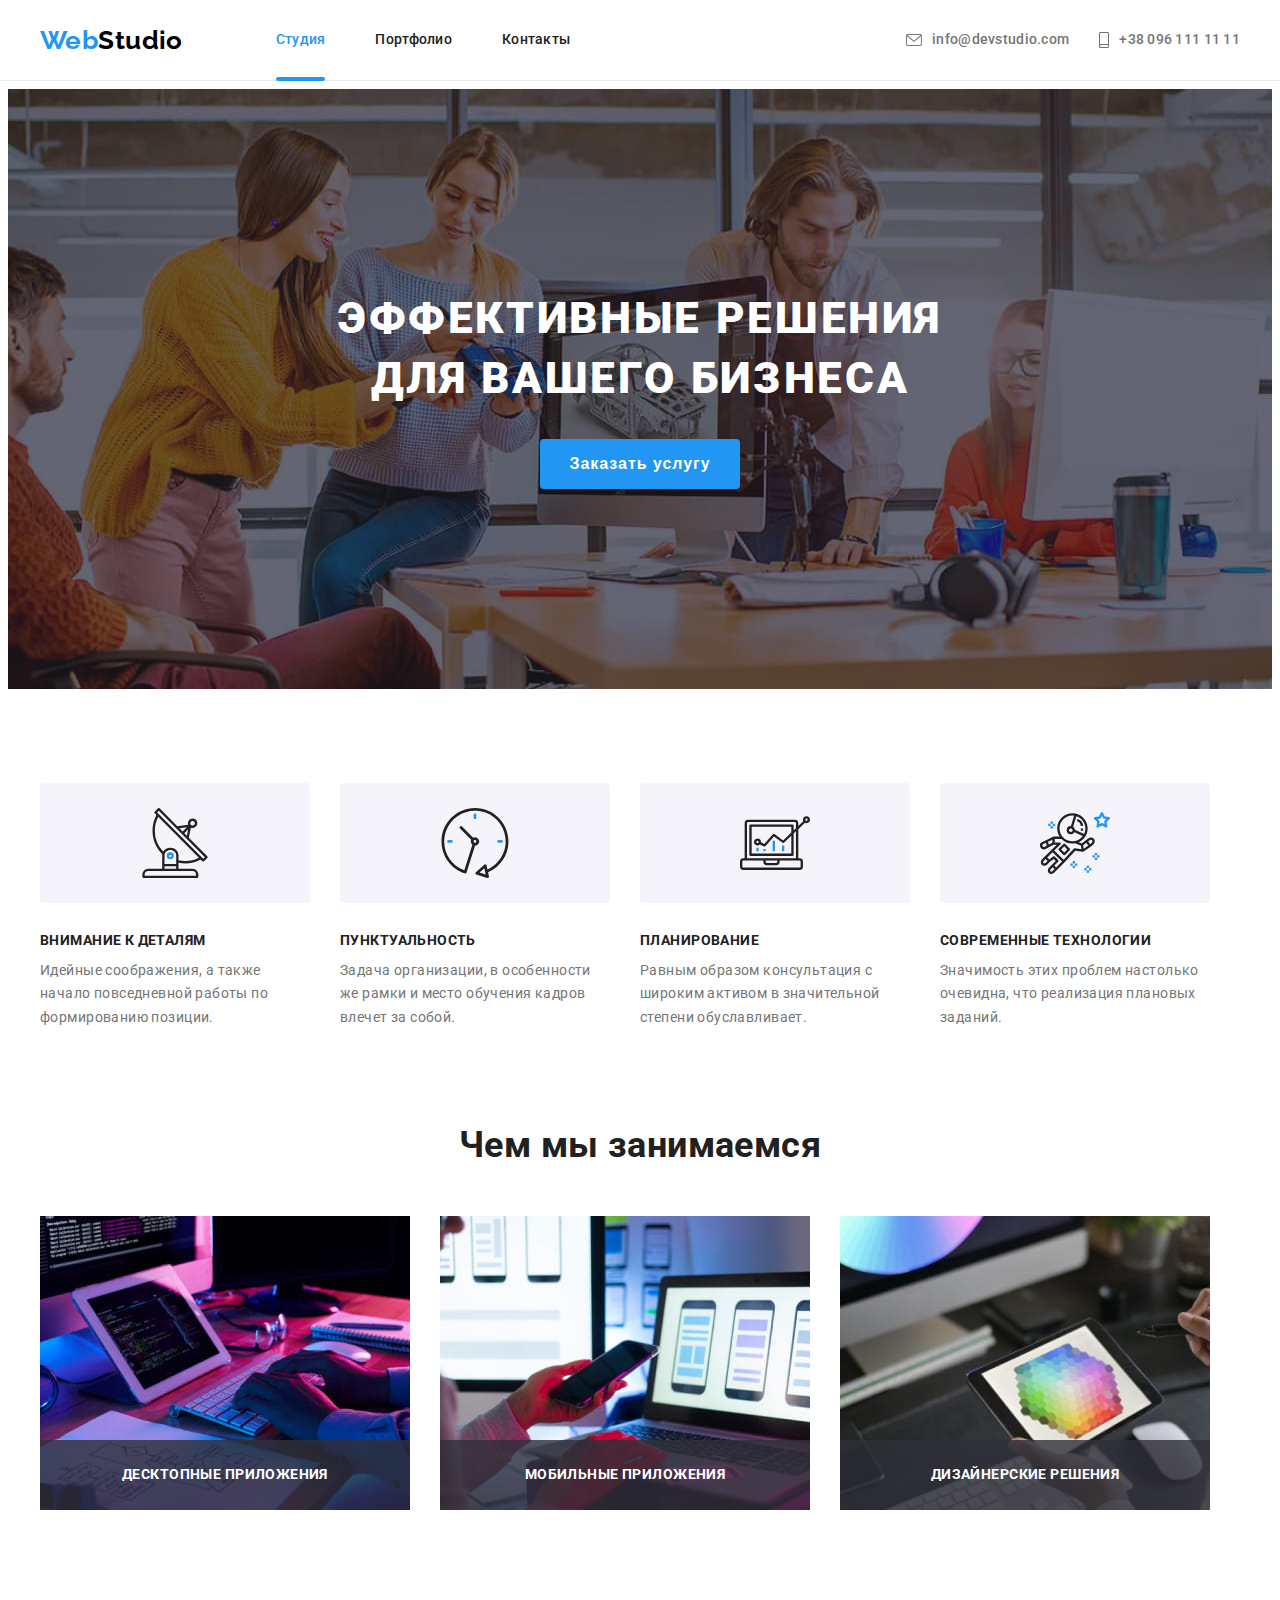
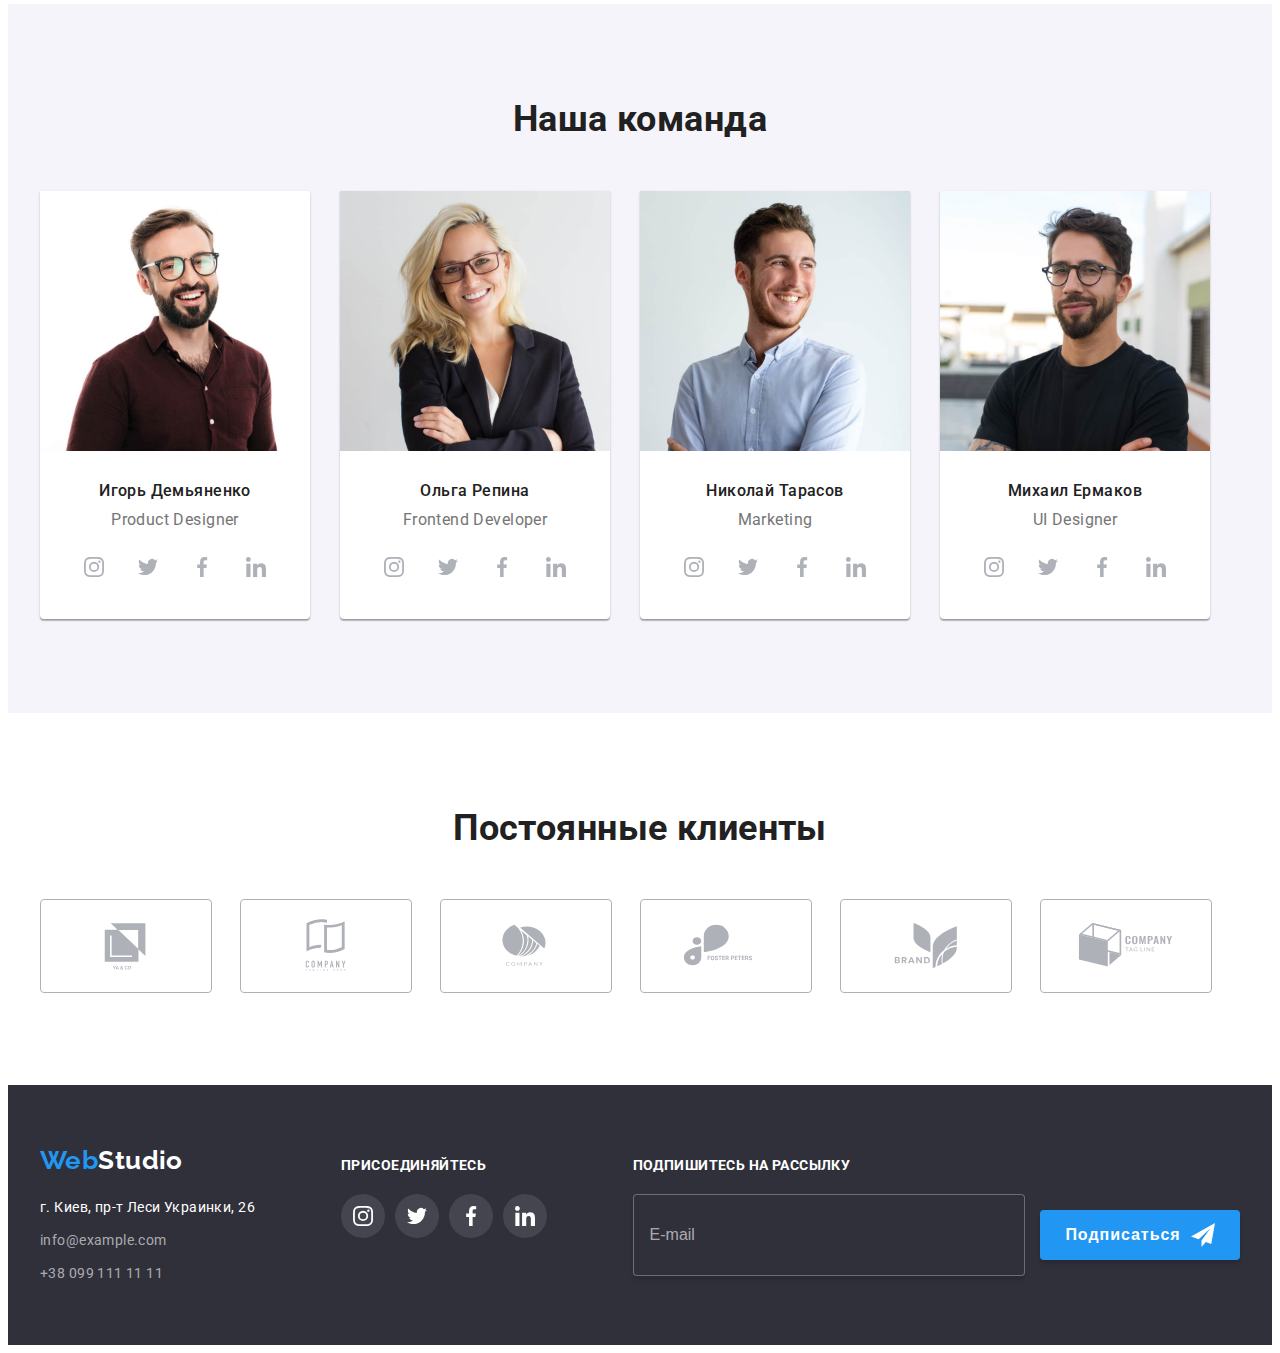
==== commit b2e0faf4: "Добавляет форму футера" ====
--- a/index.html
+++ b/index.html
@@ -66,6 +66,7 @@
         </div>
       </section>
 
+      <!-- Модальное окно -->
       <div class="modal-backdrop is-hidden" data-modal>
         <div class="modal">
           <button class="close-button" type="button" data-modal-close aria-label="Закрыть окно">
@@ -74,7 +75,7 @@
             </svg>
           </button>
           <span class="modal-title">Оставьте свои данные, мы вам перезвоним</span>
-          <form autocomplete="off">
+          <form class="contact-form" autocomplete="off">
             <label class="form-field">
               <span class="form-label">Имя</span>
               <div class="form-input-container">
@@ -102,7 +103,7 @@
                 </svg>
               </div>
             </label>
-            <label class="form-field">
+            <label class="form-field comments">
               <span class="form-label">Комментарий</span>
               <textarea class="form-comments" name="comments" placeholder="Введите текст"></textarea>
             </label>
@@ -116,10 +117,10 @@
               </div>
               <span class="checkbox-label">
                 Соглашаюсь с рассылкой и принимаю
-                <a class="checkbox-label-link" href="">Условия договора</a>
+                <a class="checkbox-label-link" href="" target="_blank" rel="noopener noreferrer">Условия договора</a>
               </span>
             </label>
-            <button class="form-button-submit" type="submit">Отправить</button>
+            <button class="hero-button" type="submit">Отправить</button>
           </form>
         </div>
       </div>
@@ -539,7 +540,7 @@
           </address>
         </div>
         <div class="footer-socials-container">
-          <b class="footer-socials-caption">присоединяйтесь</b>
+          <b class="footer-socials-caption">Присоединяйтесь</b>
           <ul class="footer-socials-list list">
             <li class="footer-socials-list-item">
               <a
@@ -599,6 +600,21 @@
             </li>
           </ul>
         </div>
+        <div class="footer-subscribe-container">
+          <b class="footer-subscribe-caption">Подпишитесь на рассылку</b>
+          <form class="subscribe-form" autocapitalize="off">
+            <label for="footer-email" class="hidden-caption">Почта</label>
+            <input class="subscribe-form-email" name="email" type="email" id="footer-email" placeholder="E-mail" />
+            <button class="hero-button" type="submit">
+              <span class="footer-button-content">
+                Подписаться
+                <svg class="footer-button-icon" width="24" height="24">
+                  <use href="./images/icons.svg#send"></use>
+                </svg>
+              </span>
+            </button>
+          </form>
+        </div>
       </div>
     </footer>
     <script>
--- a/css/styles.css
+++ b/css/styles.css
@@ -244,7 +244,7 @@
 }
 
 .hero-button {
-  padding: 10px 32px;
+  padding: 10px 16px;
   min-width: 200px;
 
   background-color: var(--accent-color);
@@ -298,7 +298,6 @@
   left: 50%;
 
   width: 528px;
-  height: 581px;
   padding: 40px;
 
   background-color: var(--main-backround-color);
@@ -354,9 +353,19 @@
   color: var(--caption-text-color);
 }
 
+.contact-form {
+  text-align: center;
+}
+
 .form-field {
   display: block;
   margin-bottom: 10px;
+
+  text-align: left;
+}
+
+.form-field.comments {
+  margin-bottom: 20px;
 }
 
 .form-field:focus-within .form-input,
@@ -416,7 +425,6 @@
   width: 100%;
   height: 120px;
   padding: 12px 16px;
-  margin-bottom: 20px;
 
   resize: none;
   color: var(--caption-text-color);
@@ -443,11 +451,13 @@
   width: 16px;
   height: 15px;
   margin-right: 8px;
+
+  cursor: pointer;
 }
 
 .checkbox-icon-unchecked {
   position: absolute;
-  top: -1px;
+  top: 0;
   left: 0;
 
   width: 16px;
@@ -462,7 +472,7 @@
 
 .checkbox-icon-checked {
   position: absolute;
-  top: -1px;
+  top: 0;
   left: 0;
 
   transform: scale(2);
@@ -502,10 +512,6 @@
   text-decoration-line: underline;
 }
 
-.form-button-submit {
-  cursor: pointer;
-}
-
 /* Особенности */
 .features {
   display: flex;
@@ -916,3 +922,47 @@
 .footer-social-link-icon {
   fill: currentColor;
 }
+
+.footer-subscribe-container {
+  margin-top: 12px;
+  margin-left: auto;
+}
+
+.footer-subscribe-caption {
+  display: inline-block;
+  margin-bottom: 20px;
+
+  color: #fff;
+  line-height: 1.14;
+  text-transform: uppercase;
+}
+
+.subscribe-form-email {
+  width: 358px;
+  height: 50px;
+  padding: 15px 16px;
+  margin-right: 12px;
+
+  font-size: 16px;
+  line-height: 1.25;
+
+  color: #fff;
+  background-color: var(--hero-footer-backround-color);
+  border: 1px solid rgba(255, 255, 255, 0.3);
+  border-radius: 4px;
+  box-shadow: 0px 4px 4px rgba(0, 0, 0, 0.15);
+}
+
+.subscribe-form-email::placeholder {
+  color: rgba(255, 255, 255, 0.6);
+}
+
+.footer-button-content {
+  display: flex;
+  justify-content: center;
+  align-items: center;
+}
+
+.footer-button-icon {
+  margin-left: 10px;
+}
